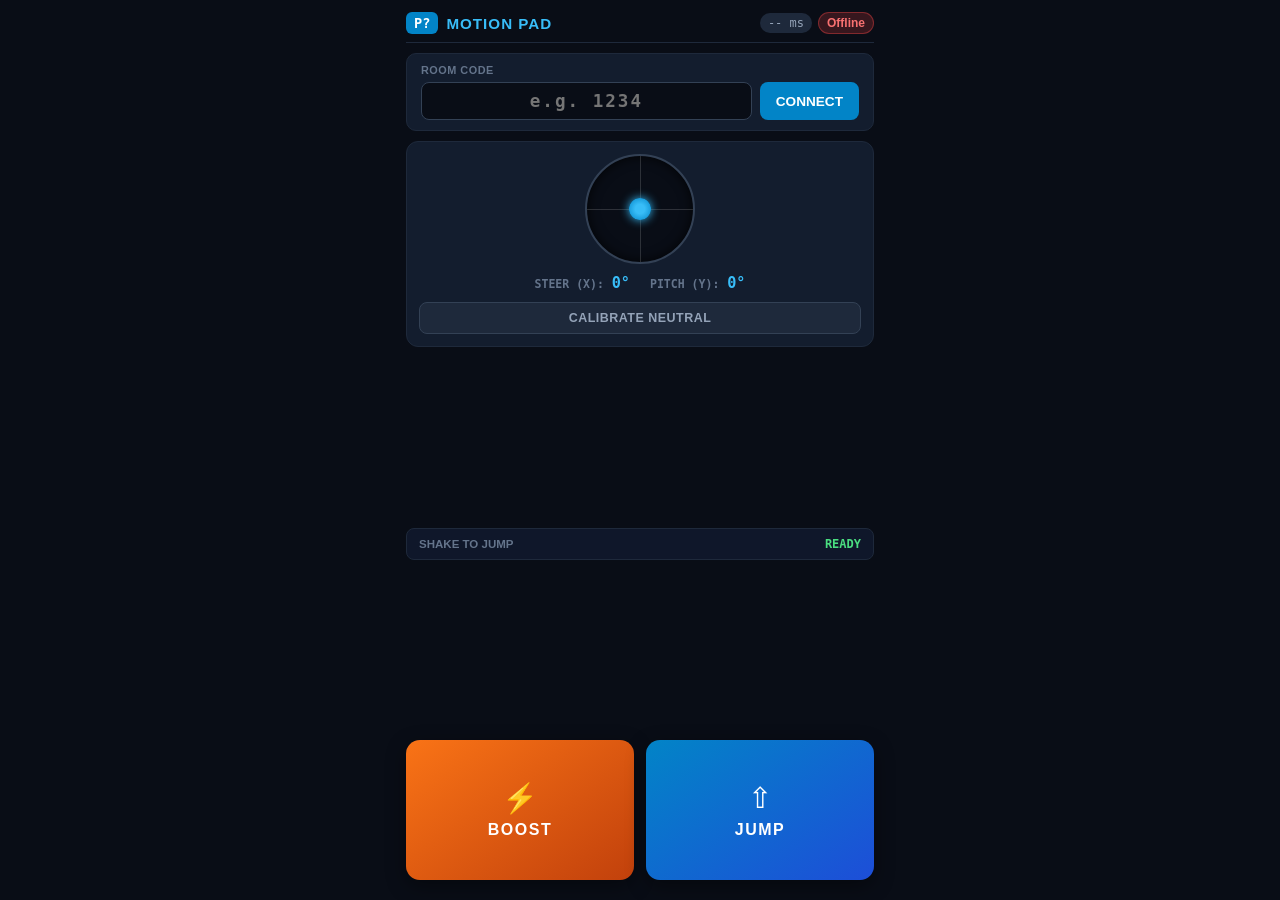
==== public/controller.html @ 02685369 "Initial commit: Motion controller browser game" ====
<!DOCTYPE html>
<html lang="en">
<head>
  <meta charset="UTF-8">
  <meta name="viewport" content="width=device-width, initial-scale=1.0, maximum-scale=1.0, user-scalable=no, viewport-fit=cover">
  <title>Motion Gamepad</title>
  <link rel="stylesheet" href="controller.css">
</head>
<body>
  <div class="controller-app">
    <header class="controller-header">
      <div class="player-info">
        <span id="player-badge" class="badge">P?</span>
        <span class="app-title">MOTION PAD</span>
      </div>
      <div class="status-wrap">
        <span id="ping-badge" class="ping-pill">-- ms</span>
        <span id="conn-status" class="conn-pill offline">Offline</span>
      </div>
    </header>

    <div id="join-card" class="join-card">
      <label for="room-input">ROOM CODE</label>
      <div class="join-row">
        <input type="text" id="room-input" placeholder="e.g. 1234" maxlength="6" inputmode="numeric">
        <button id="btn-join" class="btn-join">CONNECT</button>
      </div>
    </div>

    <div id="permission-card" class="permission-card hidden">
      <p>Motion sensor access is required to tilt and shake to control the game.</p>
      <button id="btn-permission" class="btn-permission">ENABLE SENSORS</button>
    </div>

    <main class="controller-main">
      <div class="tilt-section">
        <div class="bubble-gauge">
          <div class="crosshair-x"></div>
          <div class="crosshair-y"></div>
          <div id="tilt-bubble" class="bubble"></div>
        </div>
        <div class="tilt-readout">
          <div><span class="t-lbl">STEER (X):</span> <span id="val-x" class="t-val">0°</span></div>
          <div><span class="t-lbl">PITCH (Y):</span> <span id="val-y" class="t-val">0°</span></div>
        </div>
        <button id="btn-calibrate" class="btn-calibrate">CALIBRATE NEUTRAL</button>
      </div>

      <div class="shake-indicator-bar">
        <span class="shake-label">SHAKE TO JUMP</span>
        <span id="shake-badge" class="shake-status">READY</span>
      </div>

      <div class="action-buttons-grid">
        <button id="btn-boost" class="action-btn boost-btn">
          <span class="btn-icon">&#9889;</span>
          <span class="btn-text">BOOST</span>
        </button>

        <button id="btn-jump" class="action-btn jump-btn">
          <span class="btn-icon">&#8679;</span>
          <span class="btn-text">JUMP</span>
        </button>
      </div>
    </main>
  </div>

  <script src="controller.js"></script>
</body>
</html>
---- public/controller.css ----
* {
  box-sizing: border-box;
  margin: 0;
  padding: 0;
  user-select: none;
  -webkit-user-select: none;
  -webkit-touch-callout: none;
}

html, body {
  width: 100%;
  height: 100%;
  overflow: hidden;
  position: fixed;
  background-color: #090d16;
  color: #f1f5f9;
  font-family: -apple-system, BlinkMacSystemFont, "Segoe UI", Roboto, Helvetica, Arial, sans-serif;
  touch-action: none;
}

.controller-app {
  display: flex;
  flex-direction: column;
  height: 100%;
  max-width: 500px;
  margin: 0 auto;
  padding: 12px 16px 20px 16px;
  gap: 10px;
}

.controller-header {
  display: flex;
  justify-content: space-between;
  align-items: center;
  padding-bottom: 8px;
  border-bottom: 1px solid #1e293b;
}

.player-info {
  display: flex;
  align-items: center;
  gap: 8px;
}

.badge {
  background: #0284c7;
  color: #ffffff;
  font-weight: 800;
  font-size: 0.85rem;
  padding: 3px 8px;
  border-radius: 6px;
  font-family: monospace;
}

.app-title {
  font-weight: 800;
  font-size: 0.95rem;
  letter-spacing: 1px;
  color: #38bdf8;
}

.status-wrap {
  display: flex;
  align-items: center;
  gap: 6px;
}

.ping-pill {
  font-size: 0.75rem;
  background: #1e293b;
  padding: 3px 8px;
  border-radius: 12px;
  color: #94a3b8;
  font-family: monospace;
}

.conn-pill {
  font-size: 0.75rem;
  padding: 3px 8px;
  border-radius: 12px;
  font-weight: 700;
}

.conn-pill.connected {
  background: rgba(34, 197, 94, 0.2);
  color: #4ade80;
  border: 1px solid rgba(34, 197, 94, 0.4);
}

.conn-pill.offline {
  background: rgba(239, 68, 68, 0.2);
  color: #f87171;
  border: 1px solid rgba(239, 68, 68, 0.4);
}

.conn-pill.reconnecting {
  background: rgba(234, 179, 8, 0.2);
  color: #facc15;
  border: 1px solid rgba(234, 179, 8, 0.4);
}

.join-card {
  background: #131d2e;
  border: 1px solid #1e293b;
  border-radius: 10px;
  padding: 10px 14px;
}

.join-card label {
  display: block;
  font-size: 0.68rem;
  color: #64748b;
  font-weight: 800;
  margin-bottom: 6px;
  letter-spacing: 0.5px;
}

.join-row {
  display: flex;
  gap: 8px;
}

#room-input {
  flex: 1;
  background: #090d16;
  border: 1px solid #334155;
  border-radius: 8px;
  color: #38bdf8;
  font-family: monospace;
  font-size: 1.1rem;
  font-weight: 700;
  text-align: center;
  letter-spacing: 2px;
  padding: 8px;
  outline: none;
}

#room-input:focus {
  border-color: #38bdf8;
}

.btn-join {
  background: #0284c7;
  color: #ffffff;
  border: none;
  border-radius: 8px;
  font-weight: 700;
  font-size: 0.85rem;
  padding: 0 16px;
  cursor: pointer;
}

.permission-card {
  background: rgba(56, 189, 248, 0.1);
  border: 1px solid rgba(56, 189, 248, 0.3);
  border-radius: 10px;
  padding: 10px;
  text-align: center;
}

.permission-card p {
  font-size: 0.75rem;
  color: #94a3b8;
  margin-bottom: 8px;
}

.btn-permission {
  background: #38bdf8;
  color: #090d16;
  border: none;
  border-radius: 6px;
  padding: 8px 14px;
  font-weight: 800;
  font-size: 0.8rem;
  cursor: pointer;
}

.hidden {
  display: none !important;
}

.controller-main {
  flex: 1;
  display: flex;
  flex-direction: column;
  justify-content: space-between;
  gap: 12px;
}

.tilt-section {
  background: #131d2e;
  border: 1px solid #1e293b;
  border-radius: 12px;
  padding: 12px;
  display: flex;
  flex-direction: column;
  align-items: center;
  gap: 10px;
}

.bubble-gauge {
  width: 110px;
  height: 110px;
  border-radius: 50%;
  background: #090d16;
  border: 2px solid #334155;
  position: relative;
  overflow: hidden;
  box-shadow: inset 0 0 12px rgba(0, 0, 0, 0.8);
}

.crosshair-x {
  position: absolute;
  top: 50%;
  left: 0;
  width: 100%;
  height: 1px;
  background: rgba(255, 255, 255, 0.15);
}

.crosshair-y {
  position: absolute;
  left: 50%;
  top: 0;
  height: 100%;
  width: 1px;
  background: rgba(255, 255, 255, 0.15);
}

.bubble {
  position: absolute;
  width: 22px;
  height: 22px;
  border-radius: 50%;
  background: radial-gradient(circle, #38bdf8 30%, #0284c7 100%);
  top: 50%;
  left: 50%;
  transform: translate(-50%, -50%);
  box-shadow: 0 0 10px #38bdf8;
  transition: transform 0.05s ease-out;
}

.tilt-readout {
  display: flex;
  gap: 20px;
  font-family: monospace;
}

.t-lbl {
  font-size: 0.72rem;
  color: #64748b;
  font-weight: 700;
}

.t-val {
  font-size: 0.95rem;
  font-weight: 800;
  color: #38bdf8;
}

.btn-calibrate {
  width: 100%;
  background: #1e293b;
  border: 1px solid #334155;
  border-radius: 8px;
  color: #94a3b8;
  font-weight: 700;
  font-size: 0.78rem;
  padding: 8px;
  cursor: pointer;
  letter-spacing: 0.5px;
}

.btn-calibrate:active {
  background: #334155;
  color: #ffffff;
}

.shake-indicator-bar {
  display: flex;
  justify-content: space-between;
  align-items: center;
  background: #0f172a;
  border: 1px solid #1e293b;
  border-radius: 8px;
  padding: 8px 12px;
}

.shake-label {
  font-size: 0.72rem;
  color: #64748b;
  font-weight: 800;
}

.shake-status {
  font-size: 0.75rem;
  font-weight: 800;
  font-family: monospace;
  color: #4ade80;
}

.shake-status.shaking {
  color: #facc15;
  animation: pulse 0.3s ease infinite alternate;
}

@keyframes pulse {
  from { opacity: 0.4; }
  to { opacity: 1; }
}

.action-buttons-grid {
  display: grid;
  grid-template-columns: 1fr 1fr;
  gap: 12px;
  height: 140px;
}

.action-btn {
  border: none;
  border-radius: 14px;
  display: flex;
  flex-direction: column;
  justify-content: center;
  align-items: center;
  gap: 6px;
  cursor: pointer;
  box-shadow: 0 6px 20px rgba(0, 0, 0, 0.4);
  touch-action: none;
}

.action-btn:active {
  transform: scale(0.95);
}

.boost-btn {
  background: linear-gradient(145deg, #f97316, #c2410c);
  color: #ffffff;
}

.boost-btn:active {
  background: #ea580c;
  box-shadow: 0 0 20px rgba(249, 115, 22, 0.6);
}

.jump-btn {
  background: linear-gradient(145deg, #0284c7, #1d4ed8);
  color: #ffffff;
}

.jump-btn:active {
  background: #0369a1;
  box-shadow: 0 0 20px rgba(2, 132, 199, 0.6);
}

.btn-icon {
  font-size: 1.8rem;
}

.btn-text {
  font-weight: 900;
  font-size: 1rem;
  letter-spacing: 1.5px;
}
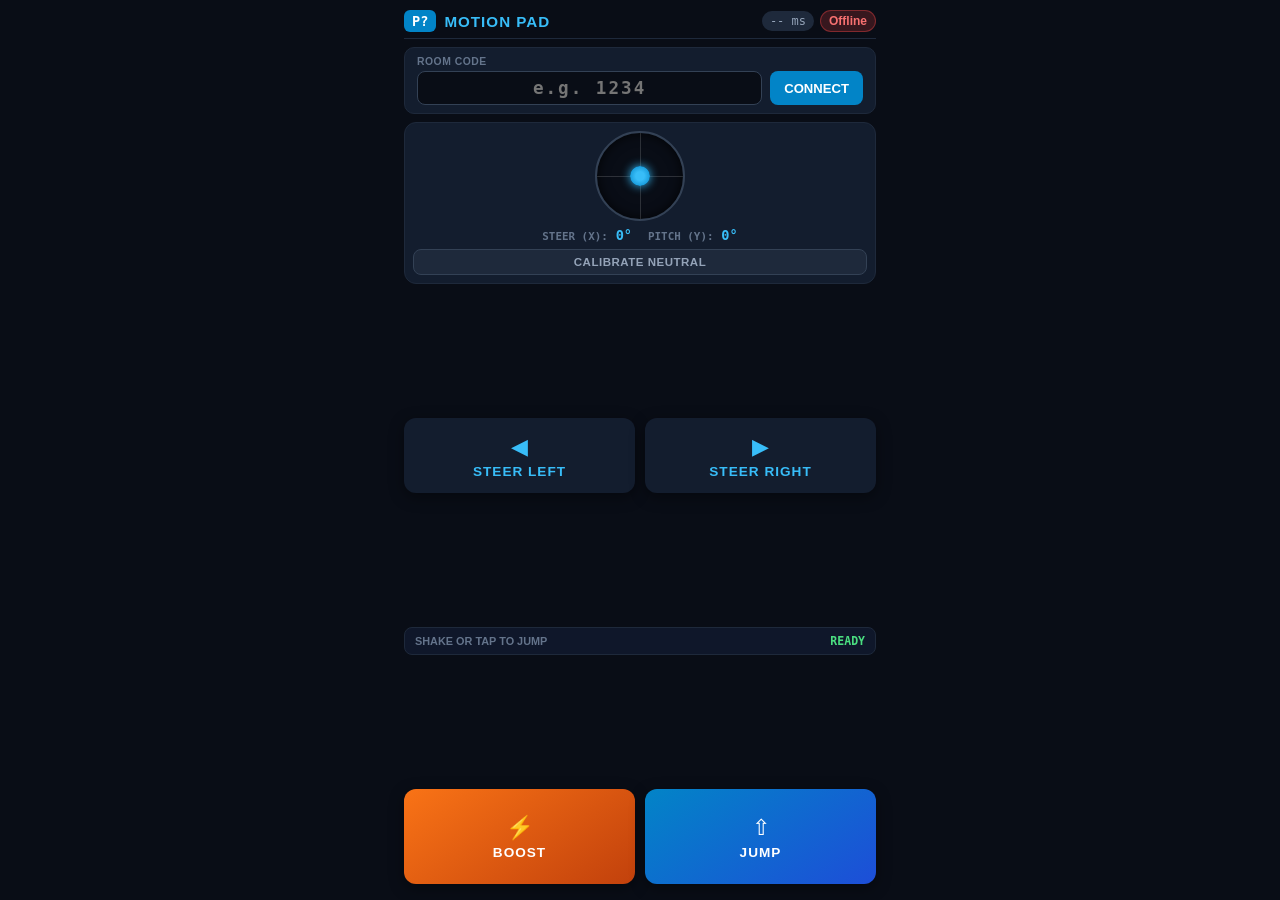
==== commit f7037a68: "Add on-screen steer left and steer right buttons for guaranteed control" ====
--- a/public/controller.html
+++ b/public/controller.html
@@ -46,8 +46,19 @@
         <button id="btn-calibrate" class="btn-calibrate">CALIBRATE NEUTRAL</button>
       </div>
 
+      <div class="steer-buttons-grid">
+        <button id="btn-steer-left" class="action-btn steer-btn">
+          <span class="btn-icon">&#9664;</span>
+          <span class="btn-text">STEER LEFT</span>
+        </button>
+        <button id="btn-steer-right" class="action-btn steer-btn">
+          <span class="btn-icon">&#9654;</span>
+          <span class="btn-text">STEER RIGHT</span>
+        </button>
+      </div>
+
       <div class="shake-indicator-bar">
-        <span class="shake-label">SHAKE TO JUMP</span>
+        <span class="shake-label">SHAKE OR TAP TO JUMP</span>
         <span id="shake-badge" class="shake-status">READY</span>
       </div>
 
--- a/public/controller.css
+++ b/public/controller.css
@@ -24,15 +24,15 @@
   height: 100%;
   max-width: 500px;
   margin: 0 auto;
-  padding: 12px 16px 20px 16px;
-  gap: 10px;
+  padding: 10px 14px 16px 14px;
+  gap: 8px;
 }
 
 .controller-header {
   display: flex;
   justify-content: space-between;
   align-items: center;
-  padding-bottom: 8px;
+  padding-bottom: 6px;
   border-bottom: 1px solid #1e293b;
 }
 
@@ -103,15 +103,15 @@
   background: #131d2e;
   border: 1px solid #1e293b;
   border-radius: 10px;
-  padding: 10px 14px;
+  padding: 8px 12px;
 }
 
 .join-card label {
   display: block;
-  font-size: 0.68rem;
+  font-size: 0.65rem;
   color: #64748b;
   font-weight: 800;
-  margin-bottom: 6px;
+  margin-bottom: 4px;
   letter-spacing: 0.5px;
 }
 
@@ -131,7 +131,7 @@
   font-weight: 700;
   text-align: center;
   letter-spacing: 2px;
-  padding: 8px;
+  padding: 6px;
   outline: none;
 }
 
@@ -145,8 +145,8 @@
   border: none;
   border-radius: 8px;
   font-weight: 700;
-  font-size: 0.85rem;
-  padding: 0 16px;
+  font-size: 0.82rem;
+  padding: 0 14px;
   cursor: pointer;
 }
 
@@ -154,14 +154,14 @@
   background: rgba(56, 189, 248, 0.1);
   border: 1px solid rgba(56, 189, 248, 0.3);
   border-radius: 10px;
-  padding: 10px;
+  padding: 8px;
   text-align: center;
 }
 
 .permission-card p {
-  font-size: 0.75rem;
+  font-size: 0.72rem;
   color: #94a3b8;
-  margin-bottom: 8px;
+  margin-bottom: 6px;
 }
 
 .btn-permission {
@@ -169,9 +169,9 @@
   color: #090d16;
   border: none;
   border-radius: 6px;
-  padding: 8px 14px;
-  font-weight: 800;
-  font-size: 0.8rem;
+  padding: 6px 12px;
+  font-weight: 800;
+  font-size: 0.78rem;
   cursor: pointer;
 }
 
@@ -184,23 +184,23 @@
   display: flex;
   flex-direction: column;
   justify-content: space-between;
-  gap: 12px;
+  gap: 8px;
 }
 
 .tilt-section {
   background: #131d2e;
   border: 1px solid #1e293b;
   border-radius: 12px;
-  padding: 12px;
+  padding: 8px;
   display: flex;
   flex-direction: column;
   align-items: center;
-  gap: 10px;
+  gap: 6px;
 }
 
 .bubble-gauge {
-  width: 110px;
-  height: 110px;
+  width: 90px;
+  height: 90px;
   border-radius: 50%;
   background: #090d16;
   border: 2px solid #334155;
@@ -229,8 +229,8 @@
 
 .bubble {
   position: absolute;
-  width: 22px;
-  height: 22px;
+  width: 20px;
+  height: 20px;
   border-radius: 50%;
   background: radial-gradient(circle, #38bdf8 30%, #0284c7 100%);
   top: 50%;
@@ -242,18 +242,18 @@
 
 .tilt-readout {
   display: flex;
-  gap: 20px;
+  gap: 16px;
   font-family: monospace;
 }
 
 .t-lbl {
-  font-size: 0.72rem;
+  font-size: 0.68rem;
   color: #64748b;
   font-weight: 700;
 }
 
 .t-val {
-  font-size: 0.95rem;
+  font-size: 0.85rem;
   font-weight: 800;
   color: #38bdf8;
 }
@@ -265,8 +265,8 @@
   border-radius: 8px;
   color: #94a3b8;
   font-weight: 700;
-  font-size: 0.78rem;
-  padding: 8px;
+  font-size: 0.72rem;
+  padding: 6px;
   cursor: pointer;
   letter-spacing: 0.5px;
 }
@@ -274,6 +274,26 @@
 .btn-calibrate:active {
   background: #334155;
   color: #ffffff;
+}
+
+.steer-buttons-grid {
+  display: grid;
+  grid-template-columns: 1fr 1fr;
+  gap: 10px;
+  height: 75px;
+}
+
+.steer-btn {
+  background: #131d2e;
+  border: 1px solid #2d3e58;
+  color: #38bdf8;
+  border-radius: 12px;
+}
+
+.steer-btn:active {
+  background: #0284c7;
+  color: #ffffff;
+  border-color: #38bdf8;
 }
 
 .shake-indicator-bar {
@@ -283,17 +303,17 @@
   background: #0f172a;
   border: 1px solid #1e293b;
   border-radius: 8px;
-  padding: 8px 12px;
+  padding: 6px 10px;
 }
 
 .shake-label {
+  font-size: 0.68rem;
+  color: #64748b;
+  font-weight: 800;
+}
+
+.shake-status {
   font-size: 0.72rem;
-  color: #64748b;
-  font-weight: 800;
-}
-
-.shake-status {
-  font-size: 0.75rem;
   font-weight: 800;
   font-family: monospace;
   color: #4ade80;
@@ -312,25 +332,25 @@
 .action-buttons-grid {
   display: grid;
   grid-template-columns: 1fr 1fr;
-  gap: 12px;
-  height: 140px;
+  gap: 10px;
+  height: 95px;
 }
 
 .action-btn {
   border: none;
-  border-radius: 14px;
+  border-radius: 12px;
   display: flex;
   flex-direction: column;
   justify-content: center;
   align-items: center;
-  gap: 6px;
+  gap: 4px;
   cursor: pointer;
-  box-shadow: 0 6px 20px rgba(0, 0, 0, 0.4);
+  box-shadow: 0 4px 15px rgba(0, 0, 0, 0.4);
   touch-action: none;
 }
 
 .action-btn:active {
-  transform: scale(0.95);
+  transform: scale(0.96);
 }
 
 .boost-btn {
@@ -340,7 +360,7 @@
 
 .boost-btn:active {
   background: #ea580c;
-  box-shadow: 0 0 20px rgba(249, 115, 22, 0.6);
+  box-shadow: 0 0 15px rgba(249, 115, 22, 0.6);
 }
 
 .jump-btn {
@@ -350,15 +370,15 @@
 
 .jump-btn:active {
   background: #0369a1;
-  box-shadow: 0 0 20px rgba(2, 132, 199, 0.6);
+  box-shadow: 0 0 15px rgba(2, 132, 199, 0.6);
 }
 
 .btn-icon {
-  font-size: 1.8rem;
+  font-size: 1.4rem;
 }
 
 .btn-text {
   font-weight: 900;
-  font-size: 1rem;
-  letter-spacing: 1.5px;
-}
+  font-size: 0.85rem;
+  letter-spacing: 1px;
+}
